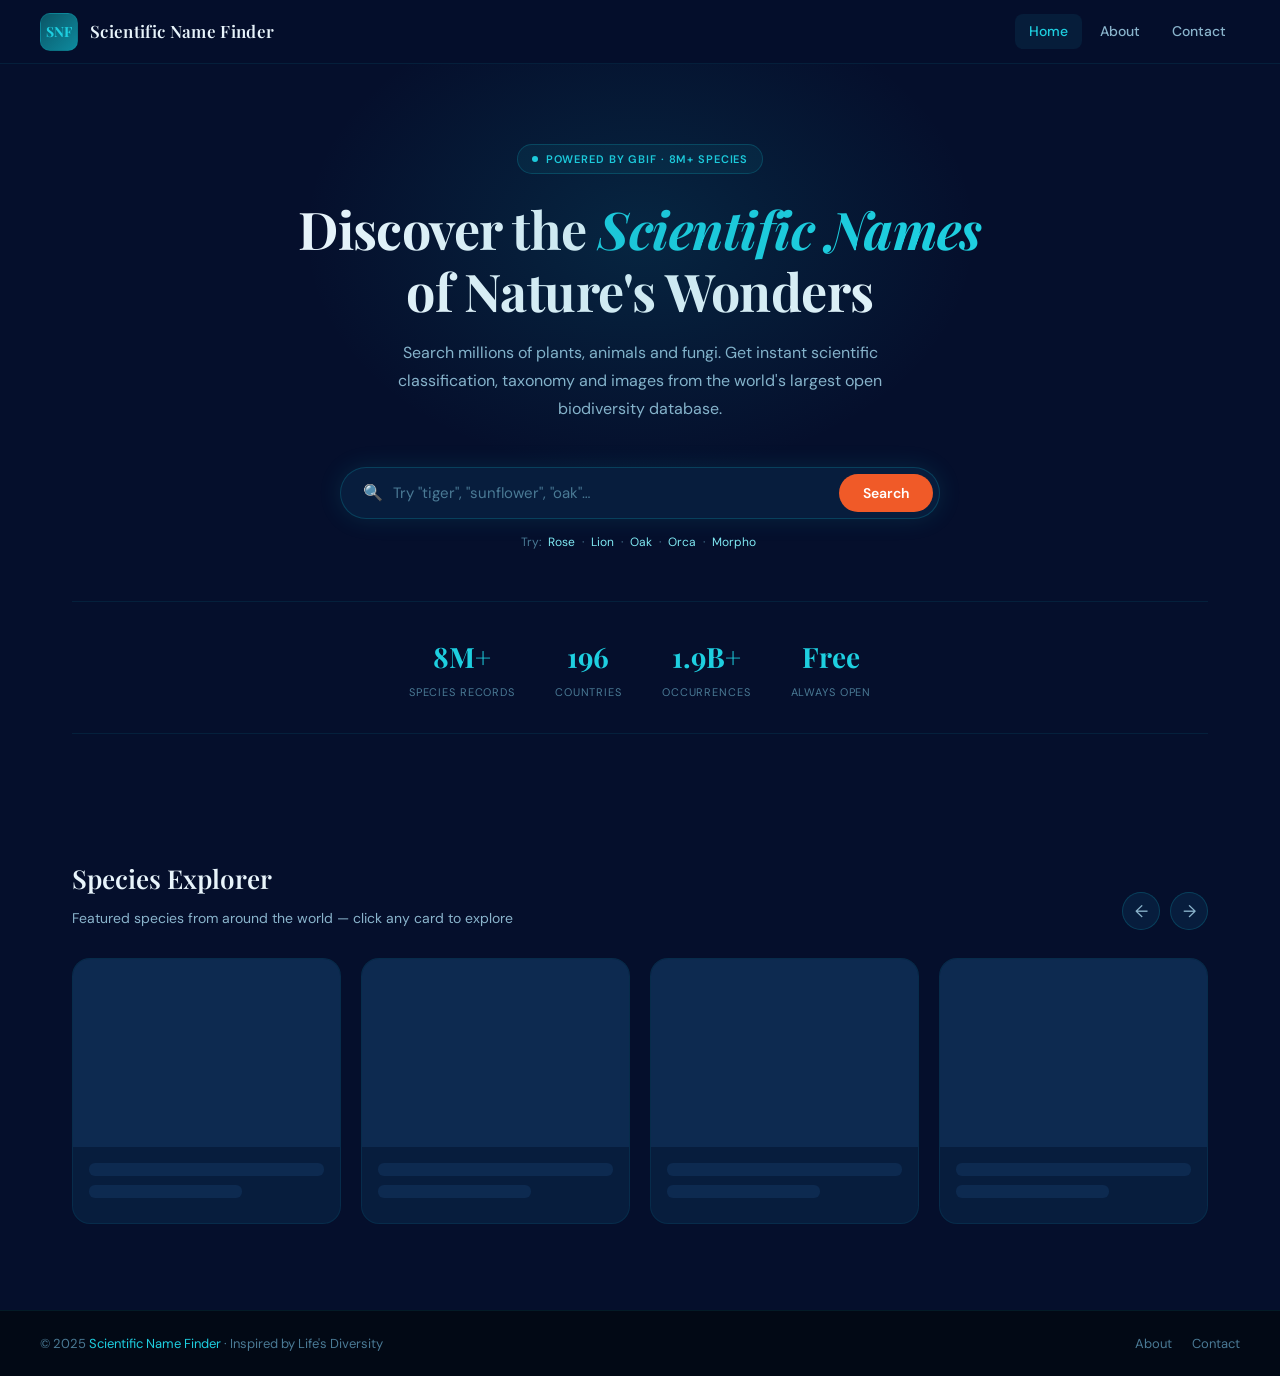
==== index.html @ e3920233 "first commit" ====
<!DOCTYPE html>
<html lang="en">
<head>
  <meta charset="UTF-8">
  <meta name="viewport" content="width=device-width, initial-scale=1.0">
  <meta name="description" content="Search millions of species. Get instant scientific names, taxonomy and images from GBIF.">
  <title>Scientific Name Finder</title>
  <link rel="stylesheet" href="assets/css/main.css">
  <link rel="stylesheet" href="assets/css/home.css">
</head>
<body>

  <!-- NAVBAR -->
  <header class="navbar">
    <a class="nav-brand" href="index.html">
      <div class="nav-logo">
        <!-- To add your logo: replace the span below with: <img src="assets/images/logo.png" alt="SNF"> -->
        <span class="nav-logo-placeholder">SNF</span>
      </div>
      <span class="nav-title">Scientific Name Finder</span>
    </a>
    <button class="nav-toggle" id="navToggle" aria-label="Open menu">
      <span></span><span></span><span></span>
    </button>
    <nav class="nav-links" id="navLinks">
      <a href="index.html" class="active">Home</a>
      <a href="about.html">About</a>
      <a href="contact.html">Contact</a>
    </nav>
  </header>

  <main>

    <!-- HERO -->
    <section class="hero">
      <div class="container">
        <div class="hero-eyebrow">
          <div class="hero-eyebrow-dot"></div>
          Powered by GBIF &middot; 8M+ Species
        </div>

        <h1 class="hero-title">
          Discover the <em>Scientific Names</em><br>of Nature's Wonders
        </h1>

        <p class="hero-subtitle">
          Search millions of plants, animals and fungi. Get instant scientific
          classification, taxonomy and images from the world's largest open biodiversity database.
        </p>

        <!-- SEARCH -->
        <div class="search-wrapper" id="searchWrapper">
          <div class="search-box">
            <span class="search-icon">&#128269;</span>
            <input
              type="text"
              class="search-input"
              id="searchInput"
              placeholder='Try "tiger", "sunflower", "oak"&hellip;'
              autocomplete="off"
              spellcheck="false"
            >
            <button class="search-btn" id="searchBtn">Search</button>
          </div>
          <div class="live-dropdown" id="liveDropdown"></div>
        </div>

        <p class="search-hint">
          Try:
          <span onclick="quickSearch('Rosa')">Rose</span> &middot;
          <span onclick="quickSearch('Panthera leo')">Lion</span> &middot;
          <span onclick="quickSearch('Quercus')">Oak</span> &middot;
          <span onclick="quickSearch('Orca')">Orca</span> &middot;
          <span onclick="quickSearch('Morpho butterfly')">Morpho</span>
        </p>

        <!-- STATS -->
        <div class="stats-bar">
          <div class="stat-item">
            <div class="stat-number">8M+</div>
            <div class="stat-label">Species Records</div>
          </div>
          <div class="stat-item">
            <div class="stat-number">196</div>
            <div class="stat-label">Countries</div>
          </div>
          <div class="stat-item">
            <div class="stat-number">1.9B+</div>
            <div class="stat-label">Occurrences</div>
          </div>
          <div class="stat-item">
            <div class="stat-number">Free</div>
            <div class="stat-label">Always Open</div>
          </div>
        </div>
      </div>
    </section>

    <!-- SPECIES SLIDER -->
    <section class="slider-section">
      <div class="container">
        <div class="slider-header">
          <div>
            <h2 class="section-title">Species Explorer</h2>
            <p class="section-sub">Featured species from around the world &mdash; click any card to explore</p>
          </div>
          <div class="slider-controls">
            <button class="slider-arrow" id="sliderPrev" aria-label="Previous">&larr;</button>
            <button class="slider-arrow" id="sliderNext" aria-label="Next">&rarr;</button>
          </div>
        </div>

        <div class="slider-viewport">
          <div class="slider-track" id="sliderTrack">
            <!-- Skeleton placeholders shown while loading -->
            <div class="species-card" style="pointer-events:none">
              <div class="skeleton-img"></div>
              <div class="card-body">
                <div class="skeleton-line"></div>
                <div class="skeleton-line short"></div>
              </div>
            </div>
            <div class="species-card" style="pointer-events:none">
              <div class="skeleton-img"></div>
              <div class="card-body">
                <div class="skeleton-line"></div>
                <div class="skeleton-line short"></div>
              </div>
            </div>
            <div class="species-card" style="pointer-events:none">
              <div class="skeleton-img"></div>
              <div class="card-body">
                <div class="skeleton-line"></div>
                <div class="skeleton-line short"></div>
              </div>
            </div>
            <div class="species-card" style="pointer-events:none">
              <div class="skeleton-img"></div>
              <div class="card-body">
                <div class="skeleton-line"></div>
                <div class="skeleton-line short"></div>
              </div>
            </div>
          </div>
        </div>

        <div class="slider-dots" id="sliderDots"></div>
      </div>
    </section>

  </main>

  <!-- FOOTER -->
  <footer class="site-footer">
    <span class="footer-copy">&copy; 2025 <span>Scientific Name Finder</span> &middot; Inspired by Life's Diversity</span>
    <nav class="footer-links">
      <a href="about.html">About</a>
      <a href="contact.html">Contact</a>
    </nav>
  </footer>

  <script src="assets/js/search.js"></script>
  <script src="assets/js/home.js"></script>
  <script>
    document.getElementById('navToggle').addEventListener('click', function () {
      document.getElementById('navLinks').classList.toggle('open');
    });
    document.addEventListener('click', function (e) {
      if (!e.target.closest('.navbar')) {
        document.getElementById('navLinks').classList.remove('open');
      }
    });
  </script>
</body>
</html>
---- assets/css/main.css ----
/* ================================================
   SCIENTIFIC NAME FINDER — MAIN.CSS
   Global: variables, reset, navbar, footer, utils
   ================================================ */

@import url('https://fonts.googleapis.com/css2?family=Playfair+Display:ital,wght@0,400;0,600;0,700;1,400;1,600&family=DM+Sans:wght@300;400;500;600&display=swap');

/* ── Variables ─────────────────────────────────── */
:root {
  /* 60% — Midnight Navy */
  --navy-1: #020915;
  --navy-2: #050f2c;
  --navy-3: #071d3d;
  --navy-4: #0d2a50;

  /* 30% — Deep Teal */
  --teal-1: #0a5566;
  --teal-2: #0e8a9e;
  --teal-3: #1ecfe0;
  --teal-4: #7fe8f2;

  /* 10% — Coral */
  --coral-1: #c03d18;
  --coral-2: #f05a28;
  --coral-3: #ff7a4a;

  /* Text */
  --text-1: #e8f4fb;
  --text-2: #8ab4cc;
  --text-3: #4a7a95;

  /* Borders */
  --border-1: rgba(14, 154, 174, 0.12);
  --border-2: rgba(14, 154, 174, 0.28);

  /* Glows */
  --glow-teal:  0 0 24px rgba(30, 207, 224, 0.12);
  --glow-coral: 0 0 24px rgba(240, 90, 40, 0.22);

  /* Radius */
  --r-sm: 8px;
  --r-md: 12px;
  --r-lg: 18px;
  --r-xl: 24px;

  /* Fonts */
  --font-display: 'Playfair Display', Georgia, serif;
  --font-body:    'DM Sans', -apple-system, sans-serif;
}

/* ── Reset ─────────────────────────────────────── */
*, *::before, *::after { margin: 0; padding: 0; box-sizing: border-box; }
html { scroll-behavior: smooth; }
body {
  background: var(--navy-2);
  color: var(--text-1);
  font-family: var(--font-body);
  font-size: 15px;
  line-height: 1.65;
  min-height: 100vh;
  display: flex;
  flex-direction: column;
  overflow-x: hidden;
}
a { color: inherit; text-decoration: none; }
img { display: block; max-width: 100%; }
ul  { list-style: none; }
button { cursor: pointer; font-family: var(--font-body); }

@keyframes shimmer {
  from { opacity: 0.4; }
  to   { opacity: 0.7; }
}

/* ── Navbar ─────────────────────────────────────── */
.navbar {
  position: sticky;
  top: 0;
  z-index: 1000;
  background: rgba(5, 15, 44, 0.94);
  backdrop-filter: blur(18px);
  -webkit-backdrop-filter: blur(18px);
  border-bottom: 1px solid var(--border-1);
  padding: 0 40px;
  height: 64px;
  display: flex;
  align-items: center;
  justify-content: space-between;
  gap: 24px;
}

.nav-brand {
  display: flex;
  align-items: center;
  gap: 12px;
  flex-shrink: 0;
}

.nav-logo {
  width: 38px;
  height: 38px;
  border-radius: 10px;
  background: linear-gradient(135deg, var(--teal-1), var(--teal-2));
  border: 1px solid var(--border-2);
  display: flex;
  align-items: center;
  justify-content: center;
  overflow: hidden;
  flex-shrink: 0;
}
.nav-logo img { width: 100%; height: 100%; object-fit: contain; }
.nav-logo-placeholder {
  font-family: var(--font-display);
  font-size: 14px;
  font-weight: 700;
  color: var(--teal-3);
}

.nav-title {
  font-family: var(--font-display);
  font-size: 17px;
  font-weight: 600;
  color: var(--text-1);
  letter-spacing: 0.02em;
  white-space: nowrap;
}

.nav-links {
  display: flex;
  align-items: center;
  gap: 4px;
}
.nav-links a {
  color: var(--text-2);
  font-size: 14px;
  font-weight: 500;
  padding: 6px 14px;
  border-radius: var(--r-sm);
  transition: color .2s, background .2s;
}
.nav-links a:hover  { color: var(--text-1); background: rgba(14,154,174,0.1); }
.nav-links a.active { color: var(--teal-3); background: rgba(30,207,224,0.08); }

.nav-toggle {
  display: none;
  flex-direction: column;
  gap: 5px;
  background: none;
  border: none;
  padding: 4px;
}
.nav-toggle span {
  display: block;
  width: 22px;
  height: 2px;
  background: var(--text-2);
  border-radius: 2px;
}

/* ── Footer ─────────────────────────────────────── */
.site-footer {
  margin-top: auto;
  background: var(--navy-1);
  border-top: 1px solid var(--border-1);
  padding: 22px 40px;
  display: flex;
  align-items: center;
  justify-content: space-between;
  flex-wrap: wrap;
  gap: 12px;
}
.footer-copy { font-size: 13px; color: var(--text-3); }
.footer-copy span { color: var(--teal-3); }
.footer-links { display: flex; gap: 20px; }
.footer-links a { font-size: 13px; color: var(--text-3); transition: color .2s; }
.footer-links a:hover { color: var(--teal-3); }

/* ── Utilities ───────────────────────────────────── */
.container {
  width: 100%;
  max-width: 1200px;
  margin: 0 auto;
  padding: 0 32px;
}

.section-title {
  font-family: var(--font-display);
  font-size: 26px;
  font-weight: 600;
  color: var(--text-1);
  margin-bottom: 6px;
}
.section-sub { font-size: 14px; color: var(--text-2); }

.btn-primary {
  display: inline-flex;
  align-items: center;
  gap: 8px;
  background: var(--coral-2);
  color: #fff;
  font-size: 14px;
  font-weight: 600;
  padding: 10px 22px;
  border-radius: 50px;
  border: none;
  transition: background .2s, transform .15s, box-shadow .2s;
  cursor: pointer;
}
.btn-primary:hover {
  background: var(--coral-3);
  transform: translateY(-2px);
  box-shadow: var(--glow-coral);
}

.btn-secondary {
  display: inline-flex;
  align-items: center;
  gap: 8px;
  background: transparent;
  color: var(--teal-3);
  font-size: 14px;
  font-weight: 500;
  padding: 9px 20px;
  border-radius: 50px;
  border: 1px solid var(--border-2);
  transition: background .2s, transform .15s, border-color .2s;
  cursor: pointer;
}
.btn-secondary:hover {
  background: rgba(30,207,224,0.08);
  border-color: var(--teal-3);
  transform: translateY(-2px);
}

/* ── Responsive ──────────────────────────────────── */
@media (max-width: 768px) {
  .navbar { padding: 0 20px; }
  .nav-title { font-size: 15px; }
  .nav-toggle { display: flex; }
  .nav-links {
    display: none;
    position: absolute;
    top: 64px; left: 0; right: 0;
    background: var(--navy-1);
    border-bottom: 1px solid var(--border-1);
    flex-direction: column;
    padding: 16px 20px;
    gap: 4px;
  }
  .nav-links.open { display: flex; }
  .nav-links a { padding: 10px 16px; width: 100%; }
  .site-footer { padding: 18px 20px; flex-direction: column; align-items: center; text-align: center; }
  .container { padding: 0 20px; }
}
---- assets/css/home.css ----
/* ================================================
   HOME.CSS — Homepage specific styles
   ================================================ */

/* ── Hero ──────────────────────────────────────── */
.hero {
  position: relative;
  padding: 80px 0 60px;
  text-align: center;
  overflow: hidden;
}

.hero::before {
  content: '';
  position: absolute;
  top: -80px; left: 50%;
  transform: translateX(-50%);
  width: 700px; height: 500px;
  background: radial-gradient(ellipse, rgba(14,154,174,0.16) 0%, transparent 68%);
  pointer-events: none;
}

.hero-eyebrow {
  display: inline-flex;
  align-items: center;
  gap: 8px;
  background: rgba(30,207,224,0.07);
  border: 1px solid var(--border-2);
  border-radius: 50px;
  padding: 5px 14px;
  font-size: 11px;
  font-weight: 600;
  color: var(--teal-3);
  letter-spacing: 0.08em;
  text-transform: uppercase;
  margin-bottom: 24px;
}

.hero-eyebrow-dot {
  width: 6px; height: 6px;
  border-radius: 50%;
  background: var(--teal-3);
  animation: pulse-dot 2s ease-in-out infinite;
}

@keyframes pulse-dot {
  0%,100% { opacity:1; transform:scale(1); }
  50%      { opacity:.4; transform:scale(.65); }
}

.hero-title {
  font-family: var(--font-display);
  font-size: clamp(28px, 5vw, 52px);
  font-weight: 700;
  color: var(--text-1);
  line-height: 1.18;
  margin-bottom: 18px;
  letter-spacing: -0.01em;
}
.hero-title em { font-style: italic; color: var(--teal-3); }

.hero-subtitle {
  font-size: 16px;
  color: var(--text-2);
  max-width: 540px;
  margin: 0 auto 44px;
  line-height: 1.75;
}

/* ── Search ──────────────────────────────────────── */
.search-wrapper {
  position: relative;
  display: inline-block;
  width: 100%;
  max-width: 600px;
}

.search-box {
  display: flex;
  align-items: center;
  background: var(--navy-3);
  border: 1px solid var(--border-2);
  border-radius: 50px;
  padding: 6px 6px 6px 22px;
  gap: 10px;
  box-shadow: var(--glow-teal);
  transition: border-color .2s, box-shadow .2s;
}
.search-box:focus-within {
  border-color: var(--teal-3);
  box-shadow: 0 0 0 3px rgba(30,207,224,0.1), var(--glow-teal);
}

.search-icon { color: var(--text-3); flex-shrink: 0; font-size: 16px; }

.search-input {
  flex: 1;
  background: none;
  border: none;
  outline: none;
  font-family: var(--font-body);
  font-size: 15px;
  color: var(--text-1);
  padding: 7px 0;
}
.search-input::placeholder { color: var(--text-3); }

.search-btn {
  background: var(--coral-2);
  color: #fff;
  border: none;
  border-radius: 50px;
  padding: 10px 24px;
  font-size: 14px;
  font-weight: 600;
  transition: background .2s, transform .15s;
  flex-shrink: 0;
}
.search-btn:hover { background: var(--coral-3); transform: scale(1.03); }

.search-hint {
  margin-top: 14px;
  font-size: 12px;
  color: var(--text-3);
}
.search-hint span {
  color: var(--teal-4);
  cursor: pointer;
  transition: color .2s;
  padding: 1px 4px;
  border-radius: 4px;
}
.search-hint span:hover { color: var(--teal-3); background: rgba(30,207,224,0.08); }

/* ── Live Dropdown ───────────────────────────────── */
.live-dropdown {
  position: absolute;
  top: calc(100% + 10px);
  left: 0; right: 0;
  background: var(--navy-3);
  border: 1px solid var(--border-2);
  border-radius: var(--r-lg);
  overflow: hidden;
  box-shadow: 0 20px 48px rgba(2,9,21,0.7);
  z-index: 200;
  display: none;
  text-align: left;
}
.live-dropdown.show { display: block; }

.dropdown-item {
  display: flex;
  align-items: center;
  gap: 12px;
  padding: 11px 16px;
  border-bottom: 1px solid var(--border-1);
  cursor: pointer;
  transition: background .15s;
  color: var(--text-1);
}
.dropdown-item:last-child { border-bottom: none; }
.dropdown-item:hover { background: rgba(30,207,224,0.07); }

.dropdown-item-img {
  width: 44px;
  height: 44px;
  border-radius: var(--r-sm);
  object-fit: cover;
  background: var(--navy-4);
  flex-shrink: 0;
  display: flex;
  align-items: center;
  justify-content: center;
  font-size: 20px;
  overflow: hidden;
}

.dropdown-item-name { font-size: 14px; font-weight: 500; color: var(--text-1); }
.dropdown-item-sci  { font-size: 12px; font-style: italic; color: var(--text-2); margin-top: 2px; }

.dropdown-item-badge {
  margin-left: auto;
  font-size: 10px;
  font-weight: 600;
  padding: 3px 9px;
  border-radius: 50px;
  text-transform: uppercase;
  letter-spacing: 0.06em;
  flex-shrink: 0;
}
.badge-plant  { background: rgba(14,154,174,0.15); color: var(--teal-3);  border: 1px solid var(--border-1); }
.badge-animal { background: rgba(240,90,40,0.12);  color: var(--coral-3); border: 1px solid rgba(240,90,40,0.2); }

.dropdown-no-result,
.dropdown-loading {
  padding: 18px 20px;
  text-align: center;
  color: var(--text-3);
  font-size: 14px;
}

/* ── Stats Bar ───────────────────────────────────── */
.stats-bar {
  display: flex;
  justify-content: center;
  gap: 40px;
  padding: 32px 0;
  margin-top: 48px;
  border-top: 1px solid var(--border-1);
  border-bottom: 1px solid var(--border-1);
  flex-wrap: wrap;
}

.stat-item { text-align: center; }

.stat-number {
  font-family: var(--font-display);
  font-size: 28px;
  font-weight: 700;
  color: var(--teal-3);
}

.stat-label {
  font-size: 11px;
  color: var(--text-3);
  text-transform: uppercase;
  letter-spacing: 0.08em;
  margin-top: 3px;
}

/* ── Slider Section ───────────────────────────────── */
.slider-section { padding: 64px 0; }

.slider-header {
  display: flex;
  align-items: flex-end;
  justify-content: space-between;
  margin-bottom: 28px;
  flex-wrap: wrap;
  gap: 14px;
}

.slider-controls { display: flex; align-items: center; gap: 10px; }

.slider-arrow {
  width: 38px;
  height: 38px;
  border-radius: 50%;
  background: var(--navy-3);
  border: 1px solid var(--border-2);
  color: var(--text-2);
  display: flex;
  align-items: center;
  justify-content: center;
  font-size: 17px;
  transition: background .2s, border-color .2s, color .2s;
}
.slider-arrow:hover {
  background: rgba(30,207,224,0.1);
  border-color: var(--teal-3);
  color: var(--teal-3);
}

.slider-viewport { overflow: hidden; }

.slider-track {
  display: flex;
  gap: 20px;
  transition: transform .45s cubic-bezier(.4,0,.2,1);
  will-change: transform;
}

/* ── Species Card ─────────────────────────────────── */
.species-card {
  flex: 0 0 calc(25% - 15px);
  background: var(--navy-3);
  border: 1px solid var(--border-1);
  border-radius: var(--r-lg);
  overflow: hidden;
  cursor: pointer;
  transition: border-color .25s, box-shadow .25s, transform .25s;
  color: inherit;
  display: flex;
  flex-direction: column;
  text-decoration: none;
}
.species-card:hover {
  border-color: var(--border-2);
  box-shadow: var(--glow-teal);
  transform: translateY(-5px);
}

.card-img-wrap {
  position: relative;
  height: 188px;
  overflow: hidden;
  background: var(--navy-4);
  flex-shrink: 0;
}
.card-img-wrap img {
  width: 100%;
  height: 100%;
  object-fit: cover;
  transition: transform .4s ease;
}
.species-card:hover .card-img-wrap img { transform: scale(1.08); }

.card-img-placeholder {
  width: 100%;
  height: 100%;
  display: flex;
  align-items: center;
  justify-content: center;
  font-size: 44px;
  color: var(--text-3);
}

.card-kingdom-badge {
  position: absolute;
  top: 10px;
  left: 10px;
  font-size: 10px;
  font-weight: 600;
  padding: 3px 9px;
  border-radius: 50px;
  text-transform: uppercase;
  letter-spacing: 0.06em;
}

.card-body {
  padding: 16px;
  flex: 1;
  display: flex;
  flex-direction: column;
}

.card-common {
  font-size: 15px;
  font-weight: 600;
  color: var(--text-1);
  white-space: nowrap;
  overflow: hidden;
  text-overflow: ellipsis;
  margin-bottom: 3px;
}

.card-sci {
  font-size: 13px;
  font-style: italic;
  color: var(--teal-4);
  white-space: nowrap;
  overflow: hidden;
  text-overflow: ellipsis;
  margin-bottom: 3px;
}

.card-family {
  font-size: 12px;
  color: var(--text-3);
}

.card-cta {
  margin-top: auto;
  padding-top: 14px;
  display: flex;
  align-items: center;
  justify-content: space-between;
}

.card-view-btn {
  font-size: 12px;
  font-weight: 600;
  color: var(--coral-2);
  display: flex;
  align-items: center;
  gap: 4px;
  transition: color .2s, gap .2s;
}
.species-card:hover .card-view-btn { color: var(--coral-3); gap: 8px; }

/* Dots */
.slider-dots {
  display: flex;
  justify-content: center;
  gap: 8px;
  margin-top: 22px;
}

.dot {
  width: 7px; height: 7px;
  border-radius: 50%;
  background: var(--navy-4);
  border: 1px solid var(--border-2);
  cursor: pointer;
  transition: background .2s, transform .2s;
}
.dot.active { background: var(--teal-3); transform: scale(1.35); }

/* Skeleton */
.skeleton-img { height: 188px; background: var(--navy-4); animation: shimmer 1.3s ease-in-out infinite alternate; }
.skeleton-line {
  height: 13px;
  background: var(--navy-4);
  border-radius: 6px;
  margin-bottom: 9px;
  animation: shimmer 1.3s ease-in-out infinite alternate;
}
.skeleton-line.short { width: 65%; }

/* ── Responsive ──────────────────────────────────── */
@media (max-width: 1024px) { .species-card { flex: 0 0 calc(33.33% - 14px); } }
@media (max-width: 768px)  {
  .hero { padding: 60px 0 48px; }
  .stats-bar { gap: 22px; }
  .species-card { flex: 0 0 calc(50% - 10px); }
  .slider-section { padding: 44px 0; }
}
@media (max-width: 480px)  {
  .species-card { flex: 0 0 100%; }
  .search-box { padding: 5px 5px 5px 16px; }
  .search-btn { padding: 8px 16px; font-size: 13px; }
}
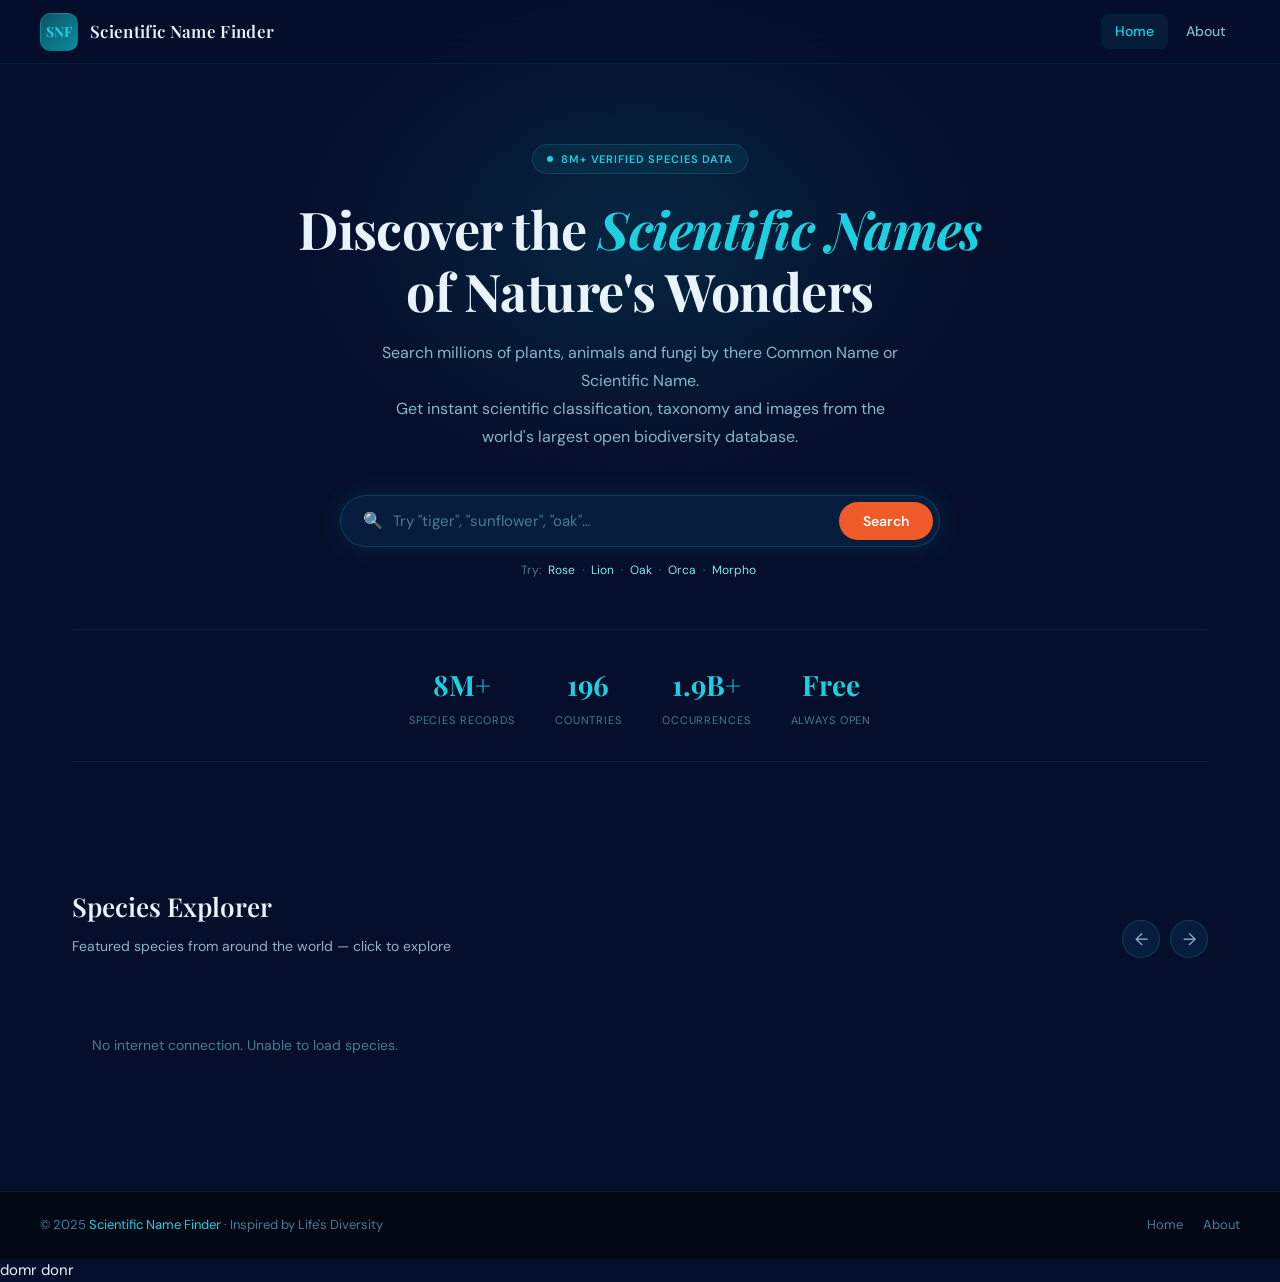
==== commit 8b9bdeaa: "Updated pages, CSS, and JS" ====
--- a/index.html
+++ b/index.html
@@ -3,7 +3,7 @@
 <head>
   <meta charset="UTF-8">
   <meta name="viewport" content="width=device-width, initial-scale=1.0">
-  <meta name="description" content="Search millions of species. Get instant scientific names, taxonomy and images from GBIF.">
+  <meta name="description" content="Search millions of species. Get instant scientific names, taxonomy and images.">
   <title>Scientific Name Finder</title>
   <link rel="stylesheet" href="assets/css/main.css">
   <link rel="stylesheet" href="assets/css/home.css">
@@ -14,18 +14,27 @@
   <header class="navbar">
     <a class="nav-brand" href="index.html">
       <div class="nav-logo">
+
+
+
+
         <!-- To add your logo: replace the span below with: <img src="assets/images/logo.png" alt="SNF"> -->
         <span class="nav-logo-placeholder">SNF</span>
+
+
+
+
+
       </div>
       <span class="nav-title">Scientific Name Finder</span>
     </a>
     <button class="nav-toggle" id="navToggle" aria-label="Open menu">
       <span></span><span></span><span></span>
     </button>
+    </button>
     <nav class="nav-links" id="navLinks">
       <a href="index.html" class="active">Home</a>
       <a href="about.html">About</a>
-      <a href="contact.html">Contact</a>
     </nav>
   </header>
 
@@ -36,7 +45,7 @@
       <div class="container">
         <div class="hero-eyebrow">
           <div class="hero-eyebrow-dot"></div>
-          Powered by GBIF &middot; 8M+ Species
+           8M+ Verified Species Data
         </div>
 
         <h1 class="hero-title">
@@ -44,8 +53,8 @@
         </h1>
 
         <p class="hero-subtitle">
-          Search millions of plants, animals and fungi. Get instant scientific
-          classification, taxonomy and images from the world's largest open biodiversity database.
+          Search millions of plants, animals and fungi by there Common Name or Scientific Name.<br>
+          Get instant scientific classification, taxonomy and images from the world's largest open biodiversity database.
         </p>
 
         <!-- SEARCH -->
@@ -102,7 +111,7 @@
         <div class="slider-header">
           <div>
             <h2 class="section-title">Species Explorer</h2>
-            <p class="section-sub">Featured species from around the world &mdash; click any card to explore</p>
+            <p class="section-sub">Featured species from around the world &mdash; click to explore</p>
           </div>
           <div class="slider-controls">
             <button class="slider-arrow" id="sliderPrev" aria-label="Previous">&larr;</button>
@@ -154,8 +163,8 @@
   <footer class="site-footer">
     <span class="footer-copy">&copy; 2025 <span>Scientific Name Finder</span> &middot; Inspired by Life's Diversity</span>
     <nav class="footer-links">
+      <a href="#">Home</a>
       <a href="about.html">About</a>
-      <a href="contact.html">Contact</a>
     </nav>
   </footer>
 
@@ -171,5 +180,7 @@
       }
     });
   </script>
+  
 </body>
 </html>
+ domr donr
--- a/assets/css/home.css
+++ b/assets/css/home.css
@@ -1,14 +1,17 @@
-/* ================================================
-   HOME.CSS — Homepage specific styles
-   ================================================ */
+  /* HOME.CSS — Homepage specific styles */
 
 /* ── Hero ──────────────────────────────────────── */
 .hero {
   position: relative;
   padding: 80px 0 60px;
   text-align: center;
-  overflow: hidden;
-}
+  overflow: visible;
+  min-height: 420px;
+  display: flex;
+  align-items: center;
+}
+
+.hero .container { width: 100%; position: relative; z-index: 1; }
 
 .hero::before {
   content: '';
@@ -18,6 +21,7 @@
   width: 700px; height: 500px;
   background: radial-gradient(ellipse, rgba(14,154,174,0.16) 0%, transparent 68%);
   pointer-events: none;
+  z-index: 0;
 }
 
 .hero-eyebrow {
@@ -378,7 +382,7 @@
 }
 .species-card:hover .card-view-btn { color: var(--coral-3); gap: 8px; }
 
-/* Dots */
+/* ── Dots ─────────────────────────────────────────── */
 .slider-dots {
   display: flex;
   justify-content: center;
@@ -396,8 +400,12 @@
 }
 .dot.active { background: var(--teal-3); transform: scale(1.35); }
 
-/* Skeleton */
-.skeleton-img { height: 188px; background: var(--navy-4); animation: shimmer 1.3s ease-in-out infinite alternate; }
+/* ── Skeleton ─────────────────────────────────────── */
+.skeleton-img {
+  height: 188px;
+  background: var(--navy-4);
+  animation: shimmer 1.3s ease-in-out infinite alternate;
+}
 .skeleton-line {
   height: 13px;
   background: var(--navy-4);
@@ -409,13 +417,13 @@
 
 /* ── Responsive ──────────────────────────────────── */
 @media (max-width: 1024px) { .species-card { flex: 0 0 calc(33.33% - 14px); } }
-@media (max-width: 768px)  {
-  .hero { padding: 60px 0 48px; }
+@media (max-width: 768px) {
+  .hero { padding: 60px 0 48px; min-height: 320px; }
   .stats-bar { gap: 22px; }
   .species-card { flex: 0 0 calc(50% - 10px); }
   .slider-section { padding: 44px 0; }
 }
-@media (max-width: 480px)  {
+@media (max-width: 480px) {
   .species-card { flex: 0 0 100%; }
   .search-box { padding: 5px 5px 5px 16px; }
   .search-btn { padding: 8px 16px; font-size: 13px; }
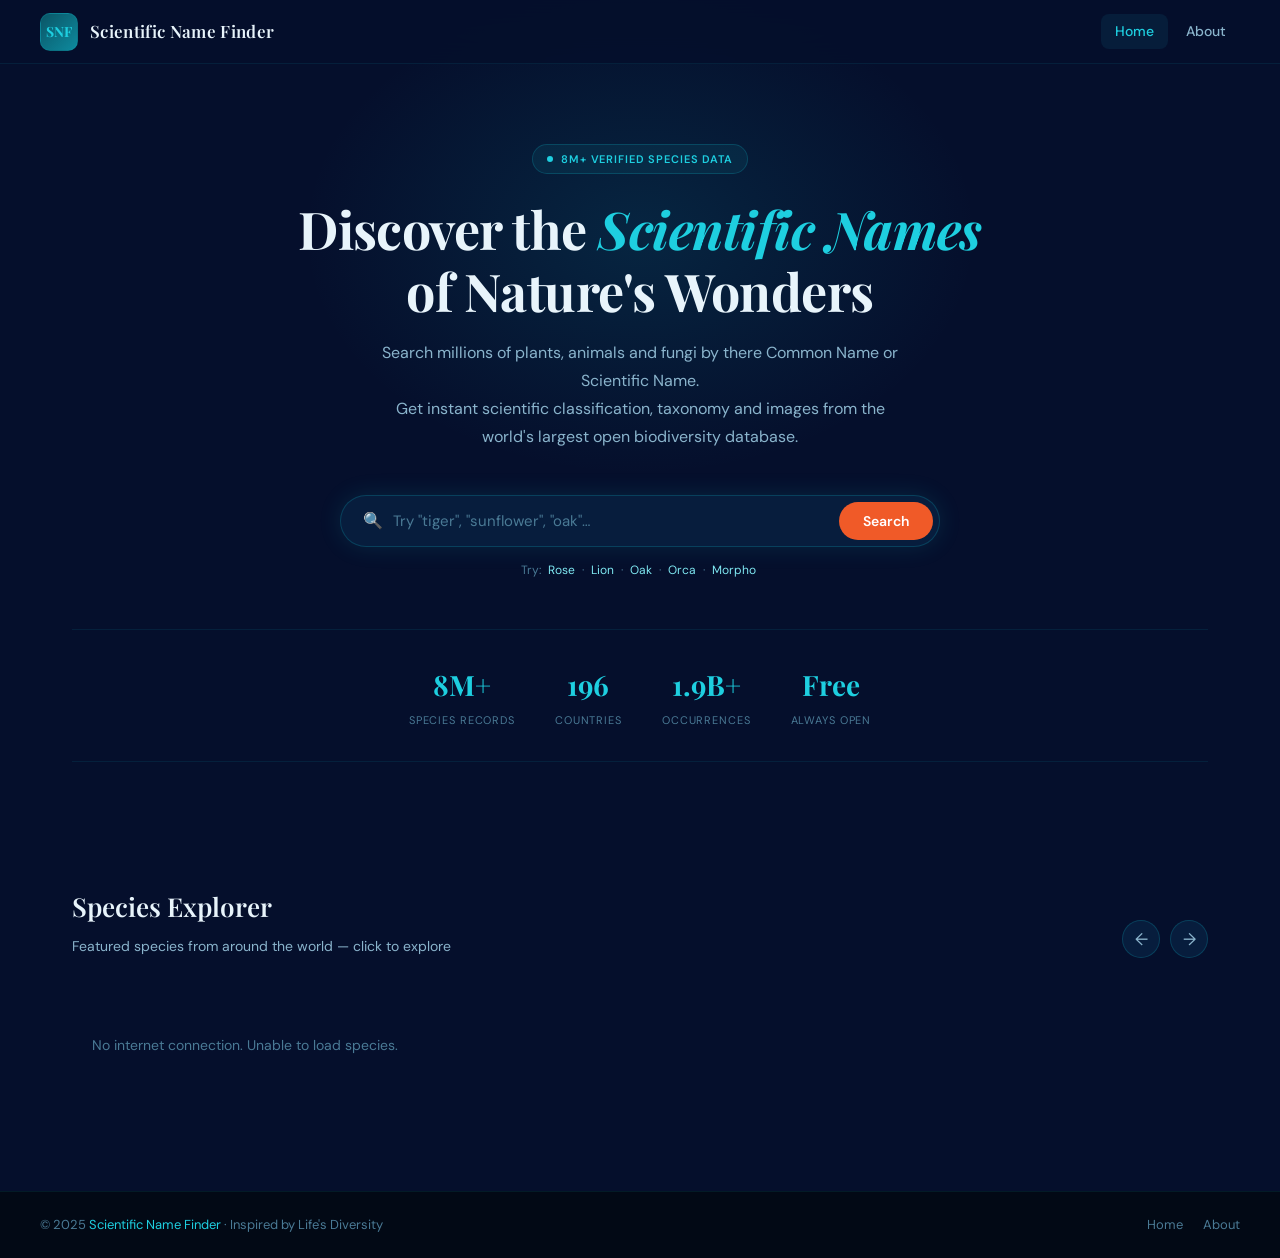
==== commit 6991b471: "Fix HTML structure and remove unnecessary text Removed extraneous text and ensured proper HTML closi" ====
--- a/index.html
+++ b/index.html
@@ -183,4 +183,3 @@
   
 </body>
 </html>
- domr donr
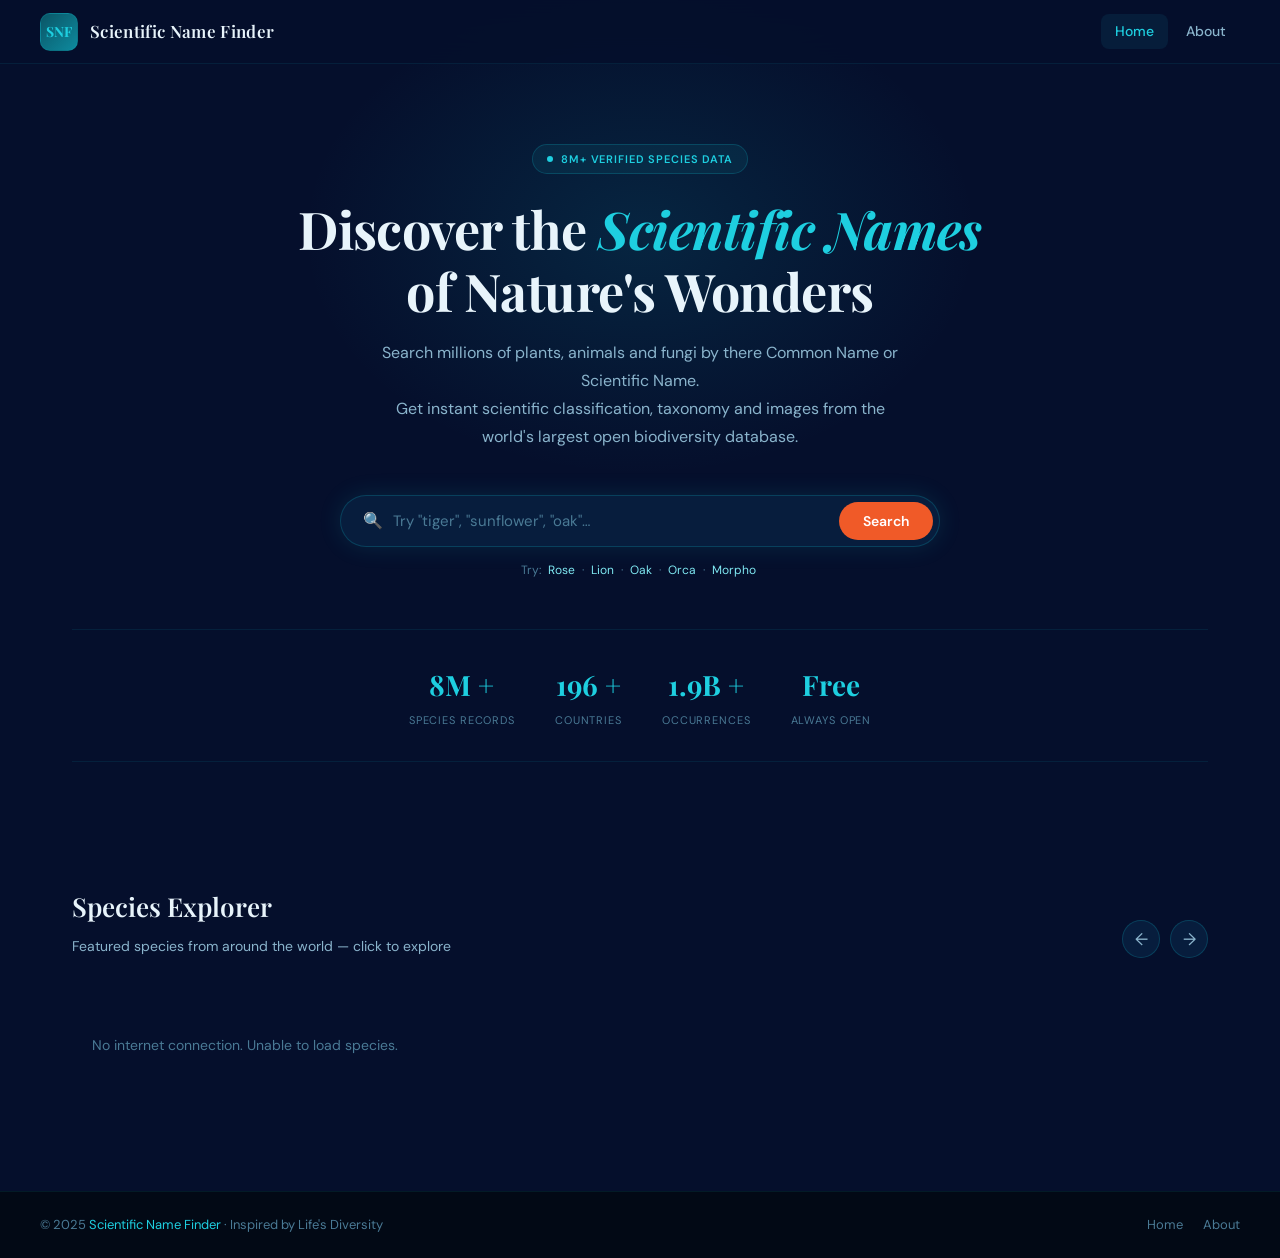
==== commit 94906fdc: "Fix spacing in stats numbers in index.html" ====
--- a/index.html
+++ b/index.html
@@ -86,15 +86,15 @@
         <!-- STATS -->
         <div class="stats-bar">
           <div class="stat-item">
-            <div class="stat-number">8M+</div>
+            <div class="stat-number">8M +</div>
             <div class="stat-label">Species Records</div>
           </div>
           <div class="stat-item">
-            <div class="stat-number">196</div>
+            <div class="stat-number">196 +</div>
             <div class="stat-label">Countries</div>
           </div>
           <div class="stat-item">
-            <div class="stat-number">1.9B+</div>
+            <div class="stat-number">1.9B +</div>
             <div class="stat-label">Occurrences</div>
           </div>
           <div class="stat-item">
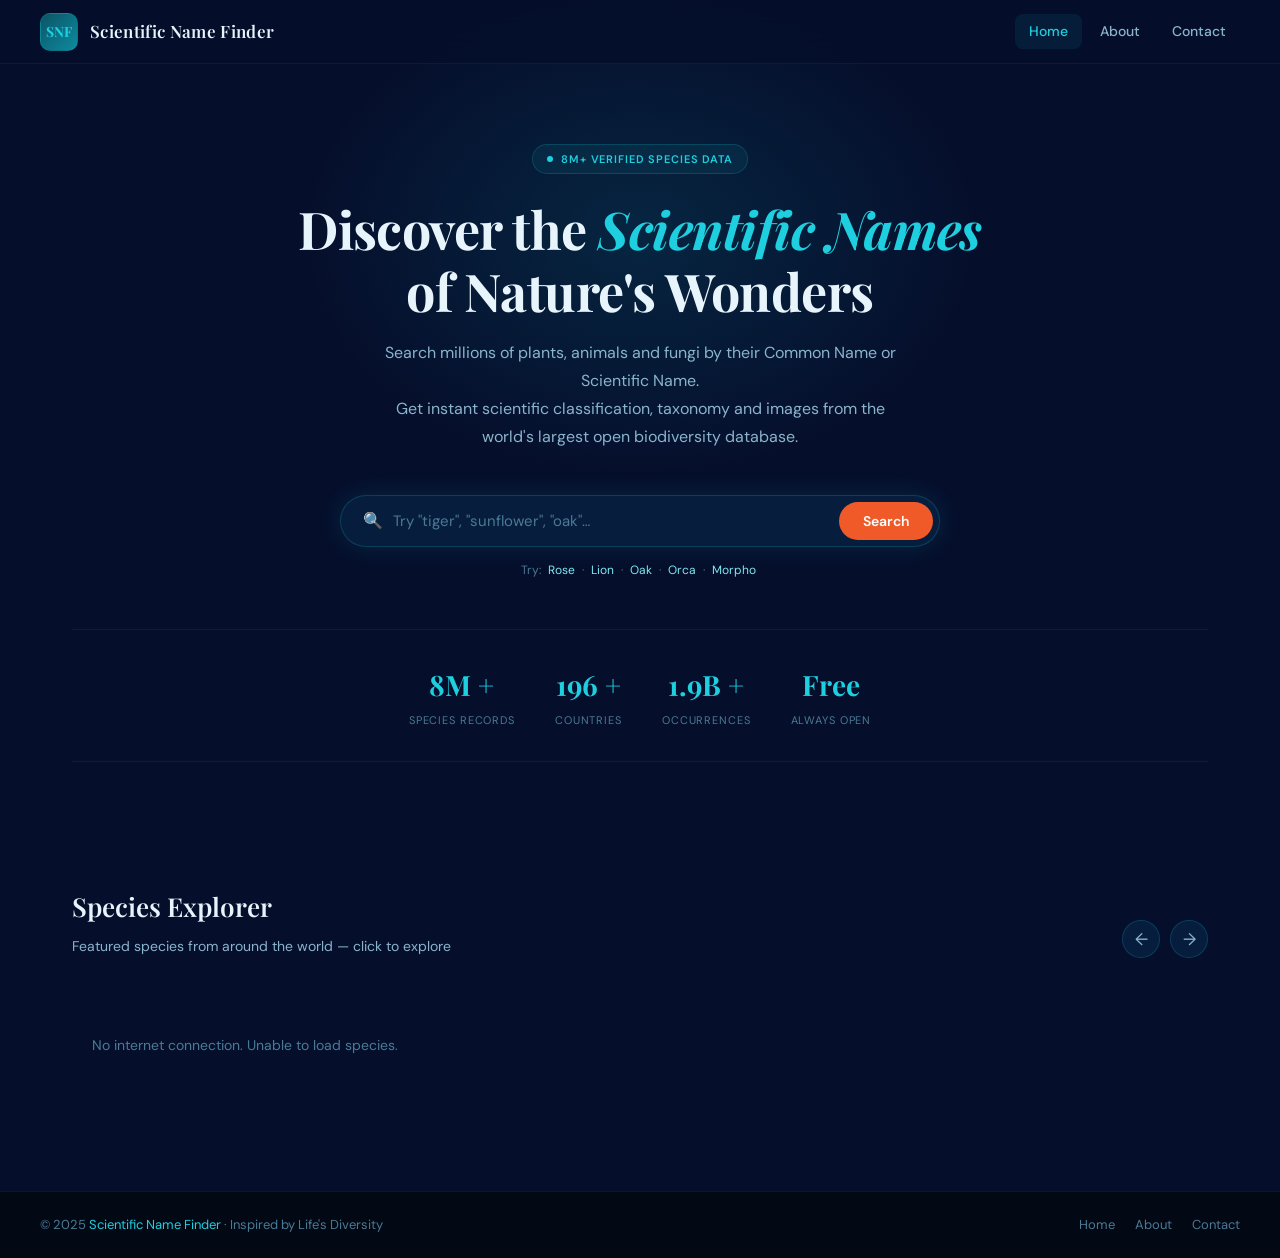
==== commit 62e905fd: "feat: add search results page, contact page, fix bugs and improve XSS safety Agent-Logs-Url: https:/" ====
--- a/index.html
+++ b/index.html
@@ -31,10 +31,10 @@
     <button class="nav-toggle" id="navToggle" aria-label="Open menu">
       <span></span><span></span><span></span>
     </button>
-    </button>
     <nav class="nav-links" id="navLinks">
       <a href="index.html" class="active">Home</a>
       <a href="about.html">About</a>
+      <a href="contact.html">Contact</a>
     </nav>
   </header>
 
@@ -53,7 +53,7 @@
         </h1>
 
         <p class="hero-subtitle">
-          Search millions of plants, animals and fungi by there Common Name or Scientific Name.<br>
+          Search millions of plants, animals and fungi by their Common Name or Scientific Name.<br>
           Get instant scientific classification, taxonomy and images from the world's largest open biodiversity database.
         </p>
 
@@ -165,6 +165,7 @@
     <nav class="footer-links">
       <a href="#">Home</a>
       <a href="about.html">About</a>
+      <a href="contact.html">Contact</a>
     </nav>
   </footer>
 
--- a/assets/css/home.css
+++ b/assets/css/home.css
@@ -164,6 +164,7 @@
 }
 .dropdown-item:last-child { border-bottom: none; }
 .dropdown-item:hover { background: rgba(30,207,224,0.07); }
+.dropdown-item-selected { background: rgba(30,207,224,0.12); }
 
 .dropdown-item-img {
   width: 44px;
@@ -195,6 +196,19 @@
 .badge-plant  { background: rgba(14,154,174,0.15); color: var(--teal-3);  border: 1px solid var(--border-1); }
 .badge-animal { background: rgba(240,90,40,0.12);  color: var(--coral-3); border: 1px solid rgba(240,90,40,0.2); }
 
+.match-badge {
+  font-size: 9px;
+  font-weight: 500;
+  padding: 2px 6px;
+  border-radius: 4px;
+  background: rgba(126,232,242,0.2);
+  color: var(--teal-4);
+  text-transform: uppercase;
+  letter-spacing: 0.04em;
+  margin-right: 8px;
+  flex-shrink: 0;
+}
+
 .dropdown-no-result,
 .dropdown-loading {
   padding: 18px 20px;
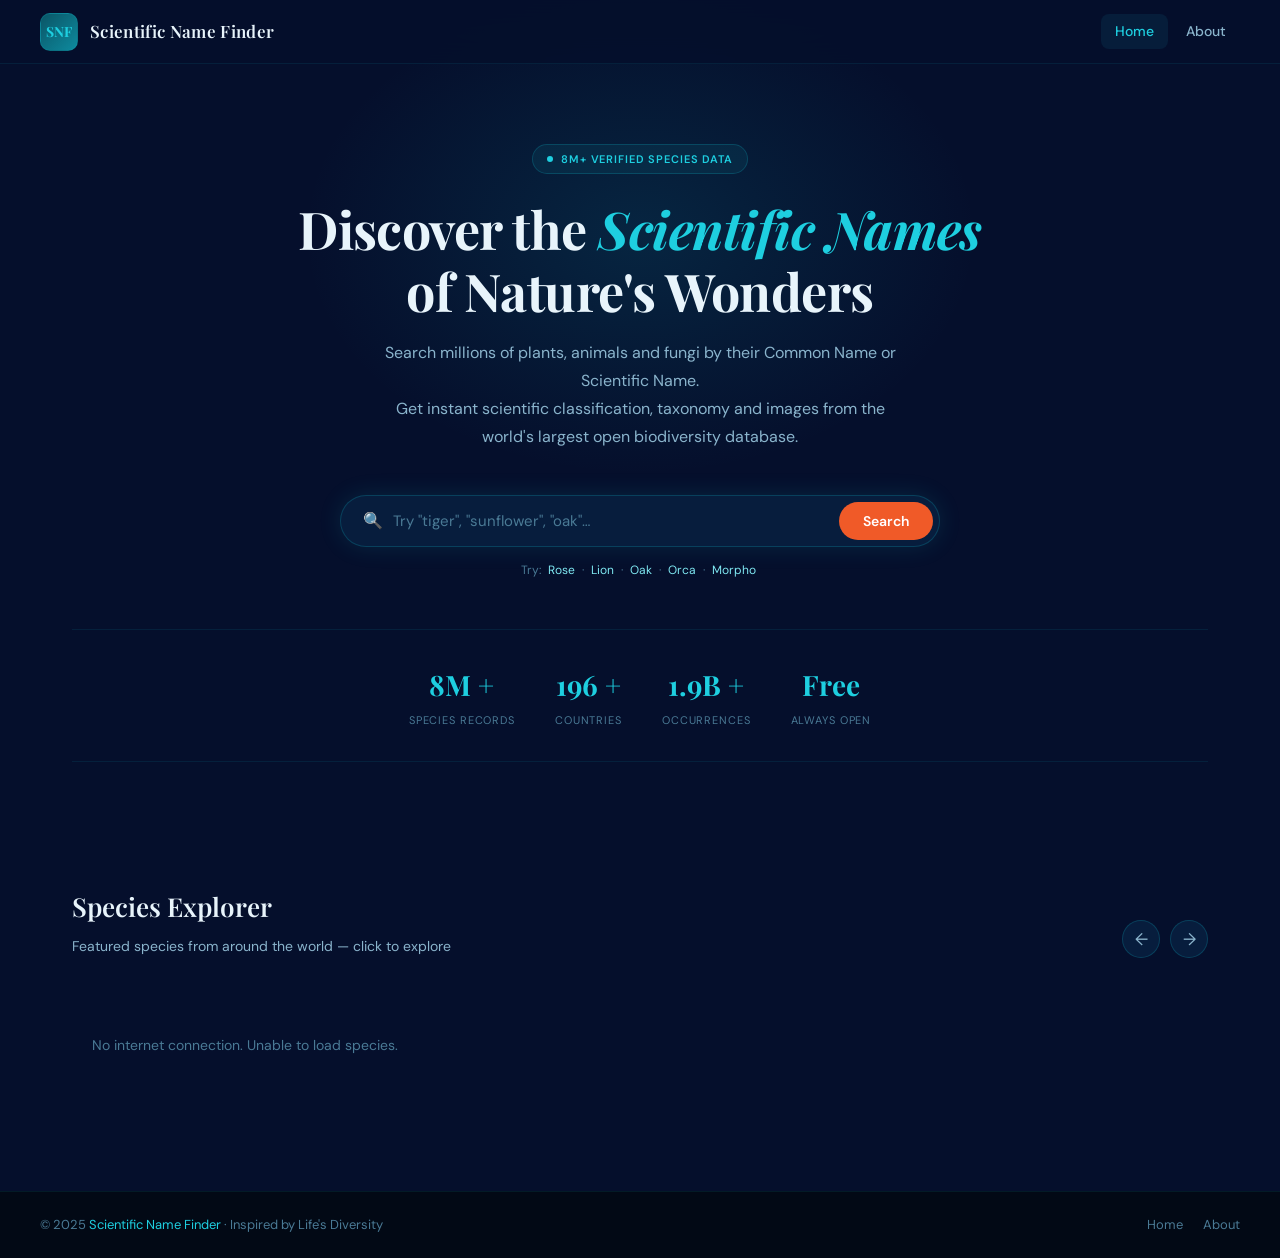
==== commit a4d6869c: "Fix typo and remove duplicate closing tag in index.html Agent-Logs-Url: https://github.com/MdRajaulK" ====
--- a/index.html
+++ b/index.html
@@ -34,7 +34,6 @@
     <nav class="nav-links" id="navLinks">
       <a href="index.html" class="active">Home</a>
       <a href="about.html">About</a>
-      <a href="contact.html">Contact</a>
     </nav>
   </header>
 
@@ -165,7 +164,6 @@
     <nav class="footer-links">
       <a href="#">Home</a>
       <a href="about.html">About</a>
-      <a href="contact.html">Contact</a>
     </nav>
   </footer>
 
